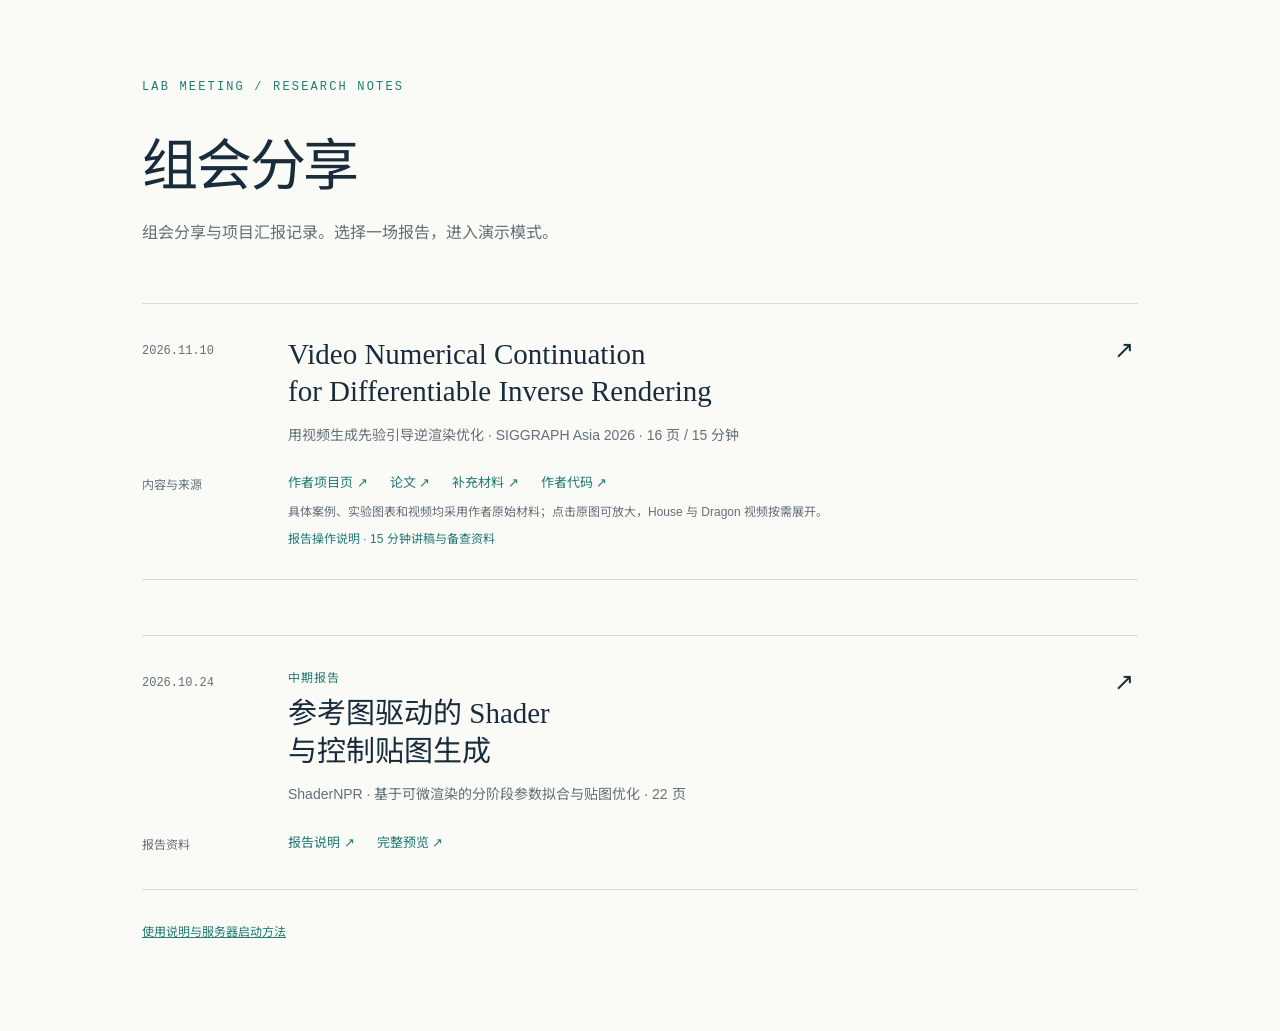
==== index.html @ bcaf4c8f "Add lab meeting presentations" ====
<!doctype html>
<html lang="zh-Hans-CN">
<head>
  <meta charset="utf-8"><meta name="viewport" content="width=device-width, initial-scale=1">
  <title>Lab Meeting · 组会分享</title>
  <link rel="stylesheet" href="shared/presentation.css">
  <style>
    body { min-height: 100vh; height: auto; background: var(--paper); }
    .library { max-width: 1060px; padding: 80px 32px; margin: auto; }
    .library-label { font: 12px var(--font-mono); letter-spacing: .18em; color: var(--accent); }
    h1 { font: 56px var(--font-serif); letter-spacing: -.04em; margin: 26px 0 18px; }
    .intro { font-size: 16px; color: var(--muted); line-height: 1.8; }
    .talk-entry { margin-top: 55px; border-top: 1px solid var(--line); border-bottom: 1px solid var(--line); }
    .talk { padding: 32px 0 24px; display: grid; grid-template-columns: 120px 1fr 24px; gap: 26px; text-decoration: none; color: inherit; }
    .talk time { font: 12px var(--font-mono); color: var(--muted); padding-top: 8px; }
    .talk h2 { font: 29px/1.3 var(--font-serif); margin: 0 0 12px; }
    .talk p { font-size: 14px; color: var(--muted); margin: 0; line-height: 1.8; }
    .report-kind { display: block; font-size: 12px; color: var(--accent); margin: 0 0 10px; letter-spacing: .08em; }
    .talk:hover h2, .talk:hover .arrow { color: var(--accent); }.arrow { font-size: 24px; }
    .talk-sources { display: grid; grid-template-columns: 120px 1fr 24px; gap: 26px; padding-bottom: 28px; }
    .talk-sources h3 { font-size: 12px; font-weight: 400; color: var(--muted); margin: 3px 0 0; }
    .source-links { display: flex; flex-wrap: wrap; gap: 22px; margin-bottom: 10px; }
    .source-links a { font-size: 13px; color: var(--accent); text-decoration: none; }
    .source-links a:hover { text-decoration: underline; text-underline-offset: 4px; }
    .source-notes { margin: 4px 0 0; font-size: 12px; color: var(--muted); line-height: 1.9; }
    .source-notes a { color: var(--accent); text-decoration: none; }.source-notes a:hover { text-decoration: underline; }
    .library-footer { font-size: 12px; color: var(--muted); margin-top: 32px; }.library-footer a { color: var(--accent); }
    @media(max-width:600px){ .library{padding-top:48px}h1{font-size:44px}.talk,.talk-sources{grid-template-columns:1fr}.talk-sources{gap:10px}.talk time{padding:0}.arrow{display:none} }
  </style>
</head>
<body>
  <main class="library">
    <div class="library-label">LAB MEETING / RESEARCH NOTES</div>
    <h1>组会分享</h1>
    <p class="intro">组会分享与项目汇报记录。选择一场报告，进入演示模式。</p>
    <article class="talk-entry">
      <a class="talk" href="2026_11_10_Video_Numerical_Continuation/index.html">
        <time datetime="2026-11-10">2026.11.10</time>
        <div><h2>Video Numerical Continuation<br>for Differentiable Inverse Rendering</h2><p>用视频生成先验引导逆渲染优化 · SIGGRAPH Asia 2026 · 16 页 / 15 分钟</p></div>
        <span class="arrow" aria-hidden="true">↗</span>
      </a>
      <section class="talk-sources" aria-labelledby="vnc-sources-title">
        <h3 id="vnc-sources-title">内容与来源</h3>
        <div>
          <div class="source-links"><a href="https://ishit.github.io/vnc/index.html" target="_blank" rel="noopener noreferrer">作者项目页 ↗</a><a href="https://ishit.github.io/static/papers/haolin_siga26.pdf" target="_blank" rel="noopener noreferrer">论文 ↗</a><a href="https://suikasibyl.github.io/files/vnc/supplementary.pdf" target="_blank" rel="noopener noreferrer">补充材料 ↗</a><a href="https://github.com/SuikaSibyl/vnc" target="_blank" rel="noopener noreferrer">作者代码 ↗</a></div>
          <p class="source-notes">具体案例、实验图表和视频均采用作者原始材料；点击原图可放大，House 与 Dragon 视频按需展开。</p>
          <p class="source-notes"><a href="2026_11_10_Video_Numerical_Continuation/README.html">报告操作说明</a> · <a href="2026_11_10_Video_Numerical_Continuation/讲稿.html">15 分钟讲稿与备查资料</a></p>
        </div>
      </section>
    </article>
    <article class="talk-entry">
      <a class="talk" href="2026_10_24_Reference_Driven_Shader_and_Control_Maps/index.html">
        <time datetime="2026-10-24">2026.10.24</time>
        <div><span class="report-kind">中期报告</span><h2>参考图驱动的 Shader<br>与控制贴图生成</h2><p>ShaderNPR · 基于可微渲染的分阶段参数拟合与贴图优化 · 22 页</p></div>
        <span class="arrow" aria-hidden="true">↗</span>
      </a>
      <section class="talk-sources" aria-labelledby="shader-report-resources">
        <h3 id="shader-report-resources">报告资料</h3>
        <div class="source-links"><a href="2026_10_24_Reference_Driven_Shader_and_Control_Maps/README.html">报告说明 ↗</a><a href="2026_10_24_Reference_Driven_Shader_and_Control_Maps/完整汇报预览.jpg" target="_blank" rel="noopener noreferrer">完整预览 ↗</a></div>
      </section>
    </article>
    <p class="library-footer"><a href="README.html">使用说明与服务器启动方法</a></p>
  </main>
</body>
</html>
---- shared/presentation.css ----
/* LabMeeting · reusable presentation system. No external fonts or dependencies. */
@font-face {
  font-family: "Lab Sans SC";
  src: url("fonts/NotoSansSC-Variable.ttf") format("truetype");
  font-style: normal;
  font-weight: 100 900;
  font-display: swap;
  unicode-range: U+2E80-9FFF, U+F900-FAFF, U+FE10-FE6F, U+FF00-FFEF, U+20000-3134F;
}
:root {
  --paper: #fafaf6;
  --ink: #182c3c;
  --muted: #647078;
  --accent: #237b75;
  --accent-soft: #e5eeea;
  --warm: #bd714d;
  --line: #d9ded9;
  --canvas: #e8ece9;
  --font-sans: "Inter", "Aptos", "Segoe UI", "Lab Sans SC", "PingFang SC", "Microsoft YaHei", "Noto Sans CJK SC", sans-serif;
  --font-serif: "Iowan Old Style", "Palatino Linotype", "Book Antiqua", "Noto Serif CJK SC", "Lab Sans SC", Georgia, serif;
  --font-mono: "SFMono-Regular", Consolas, "Liberation Mono", "Lab Sans SC", monospace;
}
* { box-sizing: border-box; }
html, body { margin: 0; width: 100%; height: 100%; }
body { color: var(--ink); background: var(--canvas); font-family: var(--font-sans); -webkit-font-smoothing: antialiased; }
button, a { -webkit-tap-highlight-color: transparent; }
button { font: inherit; color: inherit; }
button:focus-visible, a:focus-visible { outline: 3px solid var(--accent); outline-offset: 5px; }
button { cursor: pointer; }
button:disabled { cursor: default; opacity: .28; }
button svg { width: 18px; height: 18px; fill: none; stroke: currentColor; stroke-width: 1.6; }
.presentation-shell { height: 100dvh; display: flex; flex-direction: column; padding: 0 30px; }
.app-bar { height: 68px; flex: 0 0 68px; display: flex; align-items: center; justify-content: space-between; gap: 16px; }
.app-brand { display: flex; align-items: center; gap: 11px; }
.app-back-link { display: inline-flex; align-items: center; gap: 7px; min-height: 32px; margin-right: 10px; padding-right: 20px; border-right: 1px solid #c7cfca; color: var(--muted); font-size: 12px; text-decoration: none; white-space: nowrap; }
.app-back-link svg { width: 16px; height: 16px; fill: none; stroke: currentColor; stroke-width: 1.6; }
.app-back-link:hover { color: var(--accent); }
.brand-glyph { display: inline-flex; align-items: flex-end; gap: 3px; height: 18px; }
.brand-glyph i { display: block; width: 4px; background: var(--accent); }
.brand-glyph i:nth-child(1) { height: 10px; }.brand-glyph i:nth-child(2) { height: 18px; }.brand-glyph i:nth-child(3) { height: 14px; }
.app-name { font-size: 12px; letter-spacing: .16em; font-weight: 700; }
.app-subtitle { margin-left: 20px; padding-left: 20px; border-left: 1px solid #c7cfca; color: var(--muted); font-size: 12px; }
.app-actions { display: flex; align-items: center; gap: 8px; }
.icon-button { width: 36px; height: 36px; background: transparent; border: 1px solid transparent; border-radius: 4px; display: inline-flex; align-items: center; justify-content: center; }
.icon-button:hover:not(:disabled) { background: #dce3de; border-color: #cbd4cd; }
.app-date { font-family: var(--font-mono); font-size: 11px; color: var(--muted); margin-right: 13px; }
.stage-viewport { flex: 1; min-height: 0; display: flex; justify-content: center; align-items: center; }
.stage-frame { position: relative; flex: 0 0 auto; box-shadow: 0 14px 42px #21352a0d, 0 1px 4px #21352a12; }
.deck { width: 1600px; height: 900px; position: absolute; top: 0; left: 0; transform-origin: top left; background: var(--paper); overflow: hidden; }
.slide { position: absolute; inset: 0; padding: 48px 76px 82px; background: var(--paper); overflow: hidden; }
.slide[hidden] { display: none !important; }
.slide.is-active { animation: slide-in .27s ease-out; }
@keyframes slide-in { from { opacity: .4; transform: translateY(6px); } to { opacity: 1; transform: none; } }
.slide-header { display: flex; align-items: center; justify-content: space-between; height: 28px; font-size: 13px; color: var(--muted); }
.eyebrow { text-transform: uppercase; font-family: var(--font-mono); font-size: 13px; letter-spacing: .13em; }
.section-marker { color: var(--accent); font-weight: 600; letter-spacing: .12em; }
.slide-header-right { display: flex; align-items: center; gap: 14px; }
.tiny-rule { display: inline-block; width: 30px; height: 1px; background: var(--accent); }
.slide-title { margin: 35px 0 14px; font-size: 49px; font-weight: 650; letter-spacing: -.04em; line-height: 1.3; }
.slide-subtitle { color: var(--muted); font-size: 21px; line-height: 1.65; margin: 0; }
.slide-footer { position: absolute; bottom: 27px; left: 76px; right: 76px; height: 31px; border-top: 1px solid var(--line); display: flex; align-items: flex-end; justify-content: space-between; gap: 20px; font-size: 12px; color: var(--muted); }
.slide-footer a { color: inherit; text-decoration: none; border-bottom: 1px solid #bec8bf; }
.slide-footer a:hover { color: var(--accent); }
.footer-page { font-family: var(--font-mono); display: flex; align-items: center; gap: 13px; }
.footer-page strong { color: var(--ink); font-weight: 500; }
.slide-footer .footer-short { color: #7e898d; font-size: 11px; letter-spacing: .04em; }
.deck-controls { min-height: 69px; flex: 0 0 69px; display: grid; grid-template-columns: 1fr auto 1fr; align-items: center; }
.controls-hint { color: #78837e; font-size: 11px; display: flex; align-items: center; gap: 7px; }
kbd { font: 10px var(--font-mono); border: 1px solid #cbd3cc; border-radius: 3px; padding: 2px 4px; }
.pager { display: flex; align-items: center; gap: 20px; }
.pager-number { font-family: var(--font-mono); font-size: 12px; min-width: 55px; text-align: center; color: var(--muted); }
.pager-number strong { color: var(--ink); font-weight: 500; }
.progress-tabs { display: flex; gap: 5px; }
.progress-tab { height: 26px; min-width: 32px; padding: 8px 0; background: none; border: 0; }
.progress-tab::after { content: ""; display: block; height: 3px; background: #c9d2cb; transition: background .2s; }
.progress-tab[aria-current="step"]::after { background: var(--accent); }
.deck-caption { justify-self: end; font-size: 11px; color: #78837e; letter-spacing: .05em; }
.accent { color: var(--accent); }.warm { color: var(--warm); }
.serif { font-family: var(--font-serif); }.mono { font-family: var(--font-mono); }
.muted { color: var(--muted); }
.figure-label { font-size: 12px; color: var(--muted); letter-spacing: .05em; }
.formula { font-family: var(--font-serif); font-size: 32px; letter-spacing: .01em; }
.math-sub { font-size: .6em; vertical-align: sub; }.math-sup { font-size: .6em; vertical-align: super; }
.help-dialog { border: 1px solid var(--line); border-radius: 8px; padding: 32px; background: var(--paper); color: var(--ink); max-width: 440px; width: calc(100% - 32px); box-shadow: 0 24px 80px #102c3c22; }
.help-dialog::backdrop { background: #182c3c66; backdrop-filter: blur(4px); }
.help-dialog h2 { margin: 0 0 24px; font-size: 23px; }
.help-dialog dl { display: grid; grid-template-columns: 1fr auto; gap: 16px; font-size: 14px; }
.help-dialog dd { margin: 0; color: var(--muted); }.help-dialog dt { margin: 0; }
.dialog-close { width: 100%; padding: 11px; background: var(--ink); color: white; border: none; border-radius: 3px; margin-top: 16px; }
.sr-only { position: absolute; width: 1px; height: 1px; padding: 0; margin: -1px; overflow: hidden; clip: rect(0,0,0,0); white-space: nowrap; border: 0; }
body.is-presenting .app-bar, body.is-presenting .deck-controls { display: none; }
body.is-presenting .presentation-shell { padding: 0; background: #101b22; }
body.is-presenting .stage-frame { box-shadow: none; }
@media (max-width: 720px) {
  .presentation-shell { padding: 0 10px; }
  .app-bar { height: 52px; flex-basis: 52px; }
  .app-subtitle, .app-date, .controls-hint, .deck-caption { display: none; }
  .app-name { font-size: 10px; }
  .app-back-link { margin-right: 3px; padding-right: 12px; }
  .deck-controls { grid-template-columns: 1fr; flex-basis: 60px; }
  .pager { justify-self: center; gap: 12px; }
}
@media (prefers-reduced-motion: reduce) {
  *, *::before, *::after { animation: none !important; transition: none !important; }
}
@page { size: 1600px 900px; margin: 0; }
@media print {
  html, body, .presentation-shell { width: 1600px; height: auto; margin: 0; padding: 0; background: white; display: block; }
  .app-bar, .deck-controls, .help-dialog { display: none !important; }
  .stage-viewport, .stage-frame { display: block; width: 1600px !important; height: auto !important; box-shadow: none; }
  .deck { position: static; width: 1600px; height: auto; transform: none !important; overflow: visible; }
  .slide, .slide[hidden] { display: block !important; position: relative; width: 1600px; height: 900px; break-after: page; animation: none; }
  .slide:last-child { break-after: auto; }
  * { -webkit-print-color-adjust: exact; print-color-adjust: exact; }
}

/* Optional reusable controls: chapter overview, source-image viewer, author videos. */
.text-button { display: inline-flex; align-items: center; justify-content: center; gap: 10px; border: 1px solid #becdc1; background: #f2f5ef; color: var(--accent); font-size: 13px; line-height: 1.5; padding: 9px 13px; border-radius: 3px; text-decoration: none; }
.text-button:hover { border-color: var(--accent); background: #e5eee5; }
.deck-controls { grid-template-columns: 170px minmax(0, 1fr) 260px; }
.pager { gap: 13px; justify-self: center; }
.progress-tabs { gap: 4px; max-width: 39vw; }
.progress-tab { flex: 1 1 18px; min-width: 6px; width: 18px; }
.outline-dialog, .figure-dialog, .demo-dialog { color: var(--ink); background: var(--paper); border: 1px solid var(--line); border-radius: 6px; box-shadow: 0 24px 90px #102c3c44; max-height: 92dvh; }
.outline-dialog::backdrop, .figure-dialog::backdrop, .demo-dialog::backdrop { background: #182c3c99; backdrop-filter: blur(4px); }
.outline-dialog { width: min(1120px, 94vw); max-width: 94vw; padding: 30px; }
.outline-dialog > header, .demo-dialog > header { display: flex; align-items: center; justify-content: space-between; gap: 25px; margin-bottom: 25px; }
.outline-dialog h2 { font-size: 27px; font-weight: 550; margin: 10px 0 0; }
.outline-grid { display: grid; grid-template-columns: 1fr 1fr; gap: 30px; }
.outline-chapter h3 { color: var(--accent); font: 12px var(--font-mono); margin: 0 0 12px; }
.outline-item { display: flex; align-items: baseline; gap: 14px; width: 100%; text-align: left; font-size: 14px; line-height: 1.7; padding: 9px 10px; color: var(--ink); background: transparent; border: 0; border-bottom: 1px solid var(--line); }
.outline-item span { color: var(--muted); font: 11px var(--font-mono); }
.outline-item:hover, .outline-item[aria-current="page"] { color: var(--accent); background: #eaf0e9; }
.figure-close { background: #edf2eb; color: var(--ink); border: 1px solid var(--line); border-radius: 3px; padding: 7px 13px; font-size: 12px; white-space: nowrap; }
.figure-dialog { width: min(1540px, 96vw); max-width: 96vw; padding: 18px; overflow: hidden; }
.figure-dialog > header { display: flex; align-items: center; justify-content: space-between; gap: 15px; min-height: 33px; margin-bottom: 14px; font-size: 13px; color: var(--muted); }
.figure-actions { display: flex; align-items: center; gap: 14px; }
.figure-actions > span { font-size: 11px; }
.figure-actions > a { color: var(--accent); white-space: nowrap; }
.figure-viewport { height: min(72dvh, 780px); position: relative; overflow: hidden; display: flex; align-items: center; justify-content: center; background: white; touch-action: none; }
.figure-viewport img { display: block; max-width: 100%; max-height: 100%; width: auto; height: auto; object-fit: contain; transform-origin: center; cursor: grab; user-select: none; }
.figure-viewport.is-dragging img { cursor: grabbing; }
.demo-dialog { width: min(1400px, 96vw); max-width: 96vw; padding: 25px; }
.demo-dialog h2 { font-size: 21px; font-weight: 550; margin: 0; }
.video-grid { display: grid; grid-template-columns: repeat(3, minmax(0, 1fr)); gap: 22px; }
.video-card { margin: 0; border: 1px solid var(--line); background: white; overflow: hidden; }
.video-card figcaption { padding: 12px 15px; }
.video-card b { display: block; font-size: 19px; font-weight: 550; }
.video-card small { display: block; color: var(--muted); font-size: 12px; margin-top: 7px; }
.video-card video { display: block; width: 100%; height: min(42dvh, 360px); object-fit: contain; background: #edf1ec; }
.video-tools { display: flex; align-items: center; flex-wrap: wrap; gap: 15px; margin-top: 16px; }
.video-tools > span { color: var(--muted); font-size: 13px; }
@media (max-width: 1150px) { .deck-caption { display: none; }.deck-controls { grid-template-columns: 140px 1fr 0; }.app-subtitle { display: none; } }
@media (max-width: 720px) {
  .deck-controls { grid-template-columns: 1fr; }.progress-tabs { max-width: 40vw; }.progress-tab { width: 9px; }
  .app-actions .text-button { font-size: 11px; padding: 6px; }.app-actions .text-button kbd { display: none; }
  .outline-grid { grid-template-columns: 1fr; gap: 22px; }.outline-dialog { padding: 22px; }
  .figure-dialog > header { align-items: flex-start; flex-direction: column; }.figure-actions { width: 100%; justify-content: flex-end; }.figure-actions > span { display: none; }
  .video-grid { gap: 8px; }.video-card figcaption { padding: 8px; }.video-card b { font-size: 12px; }.video-card small { font-size: 10px; }.demo-dialog { padding: 14px; }
}
@media print { .outline-dialog, .figure-dialog, .demo-dialog { display: none !important; } }
@media (max-width: 540px) { .app-brand .brand-glyph, .app-name { display: none; } }

/* Optional context for source figures, kept outside the zoomable image. */
.figure-dialog[open] { display: flex; flex-direction: column; }
.figure-dialog > header { flex: 0 0 auto; }
.figure-description { flex: 0 0 auto; margin: 0 0 12px; font-size: 14px; line-height: 1.65; color: var(--muted); }
.figure-description[hidden] { display: none; }
.figure-dialog .figure-viewport { flex: 0 1 auto; min-height: 0; }
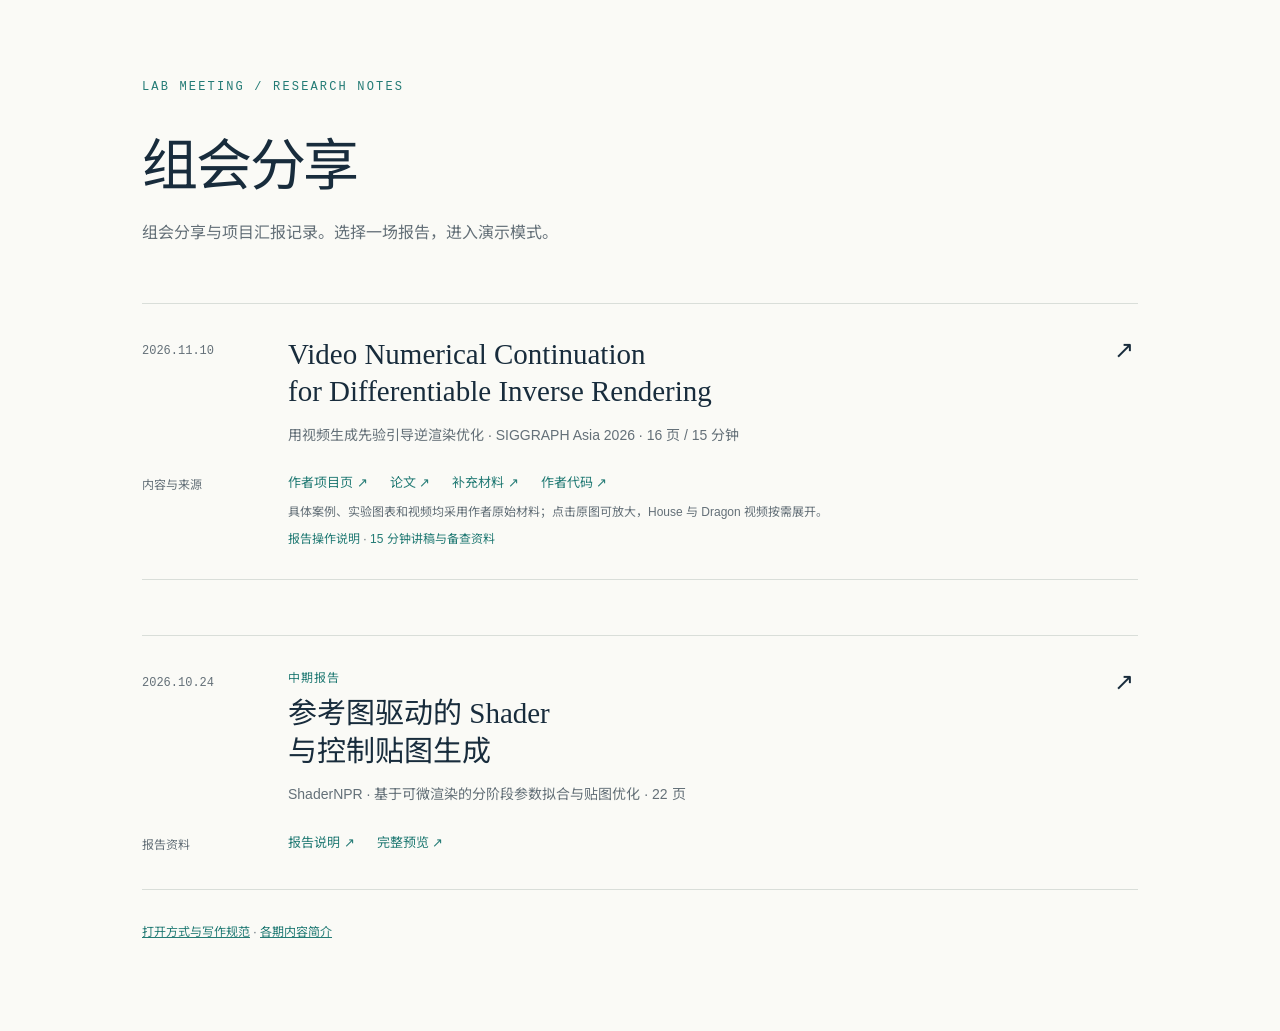
==== commit ff9f1c61: "说明更新" ====
--- a/index.html
+++ b/index.html
@@ -59,7 +59,7 @@
         <div class="source-links"><a href="2026_10_24_Reference_Driven_Shader_and_Control_Maps/README.html">报告说明 ↗</a><a href="2026_10_24_Reference_Driven_Shader_and_Control_Maps/完整汇报预览.jpg" target="_blank" rel="noopener noreferrer">完整预览 ↗</a></div>
       </section>
     </article>
-    <p class="library-footer"><a href="README.html">使用说明与服务器启动方法</a></p>
+    <p class="library-footer"><a href="README.html">打开方式与写作规范</a> · <a href="CONTENTS.html">各期内容简介</a></p>
   </main>
 </body>
 </html>
